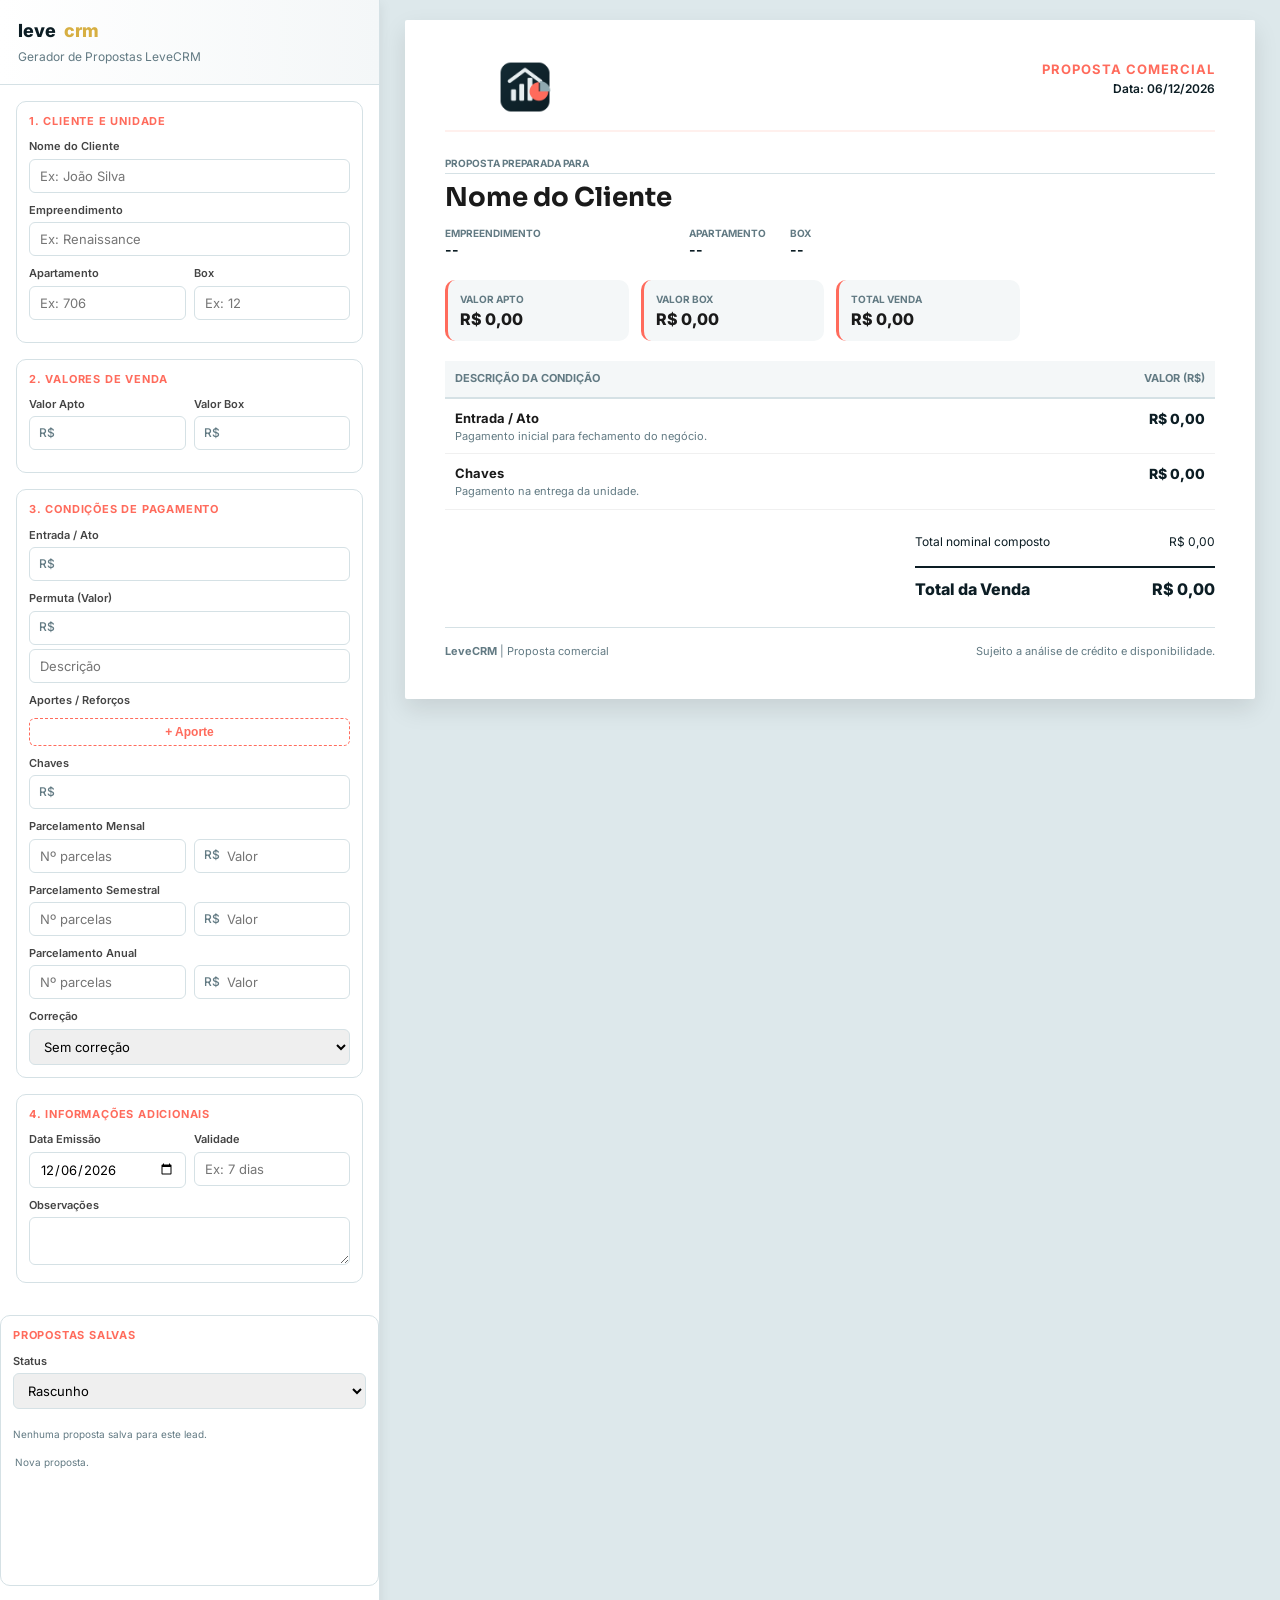
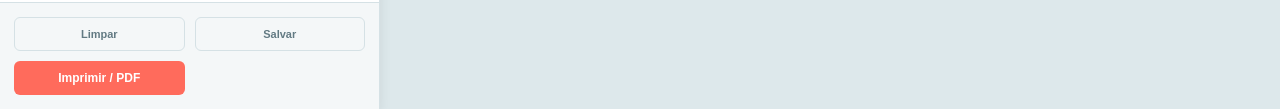
==== propostas.html @ abeb83fe "Add files via upload" ====
<!DOCTYPE html>
<html lang="pt-BR">
<head>
<script>
(function(){
  const KEY='levecrm_v48_cache_refresh_done';
  if(localStorage.getItem(KEY)==='1') return;
  localStorage.setItem(KEY,'1');
  Promise.resolve().then(async()=>{
    try{
      if('serviceWorker' in navigator){
        const regs=await navigator.serviceWorker.getRegistrations();
        await Promise.all(regs.map(r=>r.unregister()));
      }
      if('caches' in window){
        const names=await caches.keys();
        await Promise.all(names.map(n=>caches.delete(n)));
      }
    }catch(e){console.warn('Atualização de cache:',e);}
    const u=new URL(location.href);
    u.searchParams.set('versao','45');
    u.searchParams.set('_',Date.now());
    location.replace(u.toString());
  });
})();
</script>

  <meta charset="UTF-8" />
  <meta name="viewport" content="width=device-width, initial-scale=1.0" />
  <title>Gerador de Proposta Premium v3 - LeveCRM</title>
  <link rel="preconnect" href="https://fonts.googleapis.com">
  <link rel="preconnect" href="https://fonts.gstatic.com" crossorigin>
  <link href="https://fonts.googleapis.com/css2?family=Sora:wght@600;700;800&family=Inter:wght@400;500;600;700&display=swap" rel="stylesheet">
  <style>
    :root {
      --primary: #FF6B5C;
      --primary-dark: #0C1D24;
      --primary-light: #FFF0ED;
      --bg-app: #E6EEF0;
      --bg-panel: #FFFFFF;
      --bg-preview: #DDE8EB;
      --text-main: #0C1D24;
      --text-muted: #627A83;
      --border: #D5E1E5;
      --success: #28a745;
      --warning: #ffc107;
      --danger: #dc3545;
      --shadow-sm: 0 2px 4px rgba(0,0,0,0.05);
      --shadow-md: 0 4px 12px rgba(0,0,0,0.08);
      --shadow-lg: 0 10px 25px rgba(0,0,0,0.1);
      --radius-sm: 6px;
      --radius-md: 10px;
      --radius-lg: 16px;
    }

    * { box-sizing: border-box; -webkit-print-color-adjust: exact; }
    
    body {
      font-family: 'Inter', sans-serif;
      color: var(--text-main);
      background-color: var(--bg-app);
      margin: 0;
      padding: 0;
      line-height: 1.4;
    }

    .app-container {
      display: flex;
      min-height: 100vh;
      overflow: visible;
    }

    /* Sidebar Panel */
    .sidebar {
      width: 380px;
      background: var(--bg-panel);
      border-right: 1px solid var(--border);
      display: flex;
      flex-direction: column;
      box-shadow: var(--shadow-md);
      z-index: 10;
    }

    .sidebar-header {
      padding: 18px;
      border-bottom: 1px solid var(--border);
      background: linear-gradient(to right, #fff, #F4F7F8);
    }

    .sidebar-header h1 {
      font-size: 18px;
      margin: 0;
      color: var(--primary-dark);
      font-weight: 800;
      display: flex;
      align-items: center;
      gap: 8px;
    }

    .sidebar-header p {
      font-size: 12px;
      color: var(--text-muted);
      margin: 6px 0 0;
    }

    .sidebar-content {
      flex: 1;
      overflow-y: auto;
      padding: 16px;
    }

    .sidebar-footer {
      padding: 14px;
      border-top: 1px solid var(--border);
      background: #F4F7F8;
      display: grid;
      grid-template-columns: 1fr 1fr;
      gap: 10px;
    }

    /* Form Elements */
    .form-section {
      margin-bottom: 16px;
      background: #fff;
      border: 1px solid var(--border);
      border-radius: var(--radius-md);
      padding: 12px;
      transition: all 0.3s ease;
    }

    .form-section:hover {
      border-color: var(--primary);
      box-shadow: var(--shadow-sm);
    }

    .form-section-title {
      font-size: 11px;
      font-weight: 700;
      text-transform: uppercase;
      letter-spacing: 0.8px;
      color: var(--primary);
      margin-bottom: 10px;
      display: flex;
      align-items: center;
      gap: 6px;
    }

    .form-group {
      margin-bottom: 10px;
    }

    .form-group:last-child { margin-bottom: 0; }

    .label {
      display: block;
      font-size: 11px;
      font-weight: 600;
      margin-bottom: 4px;
      color: #444;
    }

    input, select, textarea {
      width: 100%;
      padding: 8px 10px;
      border: 1px solid var(--border);
      border-radius: var(--radius-sm);
      font-family: inherit;
      font-size: 13px;
      transition: all 0.2s;
    }

    input:focus, select:focus, textarea:focus {
      outline: none;
      border-color: var(--primary);
      box-shadow: 0 0 0 3px var(--primary-light);
    }

    .input-with-prefix {
      position: relative;
      display: flex;
      align-items: center;
    }

    .input-prefix {
      position: absolute;
      left: 10px;
      font-size: 12px;
      color: var(--text-muted);
      font-weight: 500;
    }

    .input-with-prefix input {
      padding-left: 32px;
    }

    .grid-2 {
      display: grid;
      grid-template-columns: 1fr 1fr;
      gap: 8px;
    }

    /* Aportes List */
    .aporte-item {
      display: grid;
      grid-template-columns: 1fr 80px 32px;
      gap: 6px;
      margin-bottom: 6px;
      align-items: center;
    }

    .btn-icon {
      width: 32px;
      height: 32px;
      border-radius: var(--radius-sm);
      border: 1px solid var(--border);
      background: #fff;
      color: var(--danger);
      cursor: pointer;
      display: flex;
      align-items: center;
      justify-content: center;
      transition: all 0.2s;
      font-size: 18px;
    }

    .btn-icon:hover {
      background: #fff5f5;
      border-color: #feb2b2;
    }

    .btn-add {
      width: 100%;
      padding: 6px;
      background: #fff;
      border: 1px dashed var(--primary);
      color: var(--primary);
      border-radius: var(--radius-sm);
      font-weight: 600;
      font-size: 12px;
      cursor: pointer;
      margin-top: 6px;
      transition: all 0.2s;
    }

    .btn-add:hover {
      background: var(--primary-light);
    }

    /* Buttons */
    .btn {
      padding: 10px 16px;
      border-radius: var(--radius-sm);
      font-weight: 700;
      font-size: 12px;
      cursor: pointer;
      transition: all 0.2s;
      border: none;
      display: flex;
      align-items: center;
      justify-content: center;
      gap: 6px;
    }

    .btn-primary {
      background: var(--primary);
      color: #fff;
    }

    .btn-primary:hover {
      background: var(--primary-dark);
      transform: translateY(-1px);
      box-shadow: var(--shadow-md);
    }

    .btn-outline {
      background: transparent;
      border: 1px solid var(--border);
      color: var(--text-muted);
      font-size: 11px;
    }

    .btn-outline:hover {
      background: #F4F7F8;
      color: var(--text-main);
    }

    /* Preview Area */
    .preview-area {
      flex: 1;
      background: var(--bg-preview);
      padding: 20px;
      overflow: visible;
      display: flex;
      justify-content: center;
      align-items: flex-start;
    }

    .proposal-paper {
      width: 100%;
      max-width: 850px;
      background: #fff;
      box-shadow: var(--shadow-lg);
      border-radius: 2px;
      padding: 40px;
      position: relative;
      display: block;
      overflow: visible;
      margin-bottom: 24px;
    }

    /* Proposal Content */
    .proposal-header {
      display: flex;
      justify-content: space-between;
      align-items: flex-start;
      margin-bottom: 24px;
      border-bottom: 2px solid var(--primary-light);
      padding-bottom: 16px;
    }

    .logo-container {
      display: flex;
      align-items: center;
      gap: 12px;
    }

    .logo-placeholder {
      width: 160px;
      height: 54px;
      border-radius: 0;
      background: transparent;
      display: block;
      object-fit: contain;
      flex-shrink: 0;
    }

    .company-info h2 {
      margin: 0;
      font-family: 'Sora', sans-serif;
      font-size: 22px;
      color: var(--primary-dark);
      display:none;
    }

    .company-info p {
      display:none;
    }

    .proposal-meta {
      text-align: right;
    }

    .proposal-meta h3 {
      margin: 0;
      font-size: 13px;
      text-transform: uppercase;
      letter-spacing: 1px;
      color: var(--primary);
      font-weight: 700;
    }

    .proposal-meta p {
      margin: 3px 0 0;
      font-size: 12px;
      font-weight: 600;
    }

    .client-section {
      margin-bottom: 20px;
    }

    .client-section h4 {
      font-size: 10px;
      text-transform: uppercase;
      color: var(--text-muted);
      margin-bottom: 6px;
      border-bottom: 1px solid var(--border);
      padding-bottom: 3px;
      font-weight: 700;
    }

    .client-name {
      font-family: 'Sora', sans-serif;
      font-size: 26px;
      margin: 0;
      color: #1a1a1a;
      font-weight: 700;
    }

    .unit-details {
      display: flex;
      gap: 24px;
      margin-top: 10px;
    }

    .unit-item {
      display: flex;
      flex-direction: column;
    }

    .unit-label {
      font-size: 10px;
      text-transform: uppercase;
      color: var(--text-muted);
      font-weight: 700;
    }

    .unit-value {
      font-size: 14px;
      font-weight: 700;
      color: var(--primary-dark);
    }

    /* Financial Summary Cards */
    .financial-cards {
      display: grid;
      grid-template-columns: repeat(4, minmax(0, 1fr));
      gap: 12px;
      margin-bottom: 20px;
      align-items: stretch;
    }

    .card {
      background: #F4F7F8;
      padding: 12px;
      border-radius: var(--radius-md);
      border-left: 3px solid var(--primary);
    }

    .card-label {
      font-size: 10px;
      text-transform: uppercase;
      font-weight: 700;
      color: var(--text-muted);
      margin-bottom: 4px;
    }

    .card-value {
      font-size: 16px;
      font-weight: 800;
      color: #1a1a1a;
      overflow-wrap: anywhere;
      word-break: break-word;
      line-height: 1.2;
    }

    .card.highlight {
      background: var(--primary-dark);
      border-left: none;
    }

    .card.highlight .card-label { color: rgba(255,255,255,0.7); }
    .card.highlight .card-value { color: #fff; }

    /* Table */
    .negotiation-table {
      width: 100%;
      border-collapse: collapse;
      margin-bottom: 16px;
      font-size: 13px;
    }

    .negotiation-table th {
      text-align: left;
      padding: 10px;
      background: #F4F7F8;
      font-size: 11px;
      text-transform: uppercase;
      color: var(--text-muted);
      border-bottom: 2px solid var(--border);
      font-weight: 700;
    }

    .negotiation-table td {
      padding: 10px;
      border-bottom: 1px solid #f0f0f0;
      vertical-align: top;
    }

    .item-title {
      font-weight: 700;
      font-size: 13px;
      color: #1a1a1a;
      margin-bottom: 2px;
    }

    .item-desc {
      font-size: 11px;
      color: var(--text-muted);
      line-height: 1.3;
    }

    .item-value {
      font-weight: 800;
      font-size: 14px;
      text-align: right;
      white-space: nowrap;
    }

    /* Totals Section */
    .totals-area {
      margin-left: auto;
      width: 300px;
      margin-bottom: 16px;
    }

    .total-row {
      display: flex;
      justify-content: space-between;
      padding: 8px 0;
      font-size: 12px;
    }

    .total-row.grand-total {
      border-top: 2px solid var(--primary-dark);
      margin-top: 8px;
      padding-top: 10px;
      font-weight: 800;
      font-size: 16px;
      color: var(--primary-dark);
    }

    #status-container {
      display: none !important;
    }

    /* Footer */
    .proposal-footer {
      margin-top: 18px;
      padding-top: 16px;
      border-top: 1px solid var(--border);
      display: flex;
      justify-content: space-between;
      font-size: 11px;
      color: var(--text-muted);
    }

    .observations {
      margin-top: 12px;
      padding: 10px;
      background: #fff9f0;
      border-radius: var(--radius-md);
      font-size: 12px;
      color: #666;
      border: 1px solid #ffeeba;
    }

    .observations h5 {
      margin: 0 0 4px;
      text-transform: uppercase;
      font-size: 10px;
      color: #856404;
    }

    @media (max-width: 980px) {
      .financial-cards {
        grid-template-columns: repeat(2, minmax(0, 1fr));
      }
      .totals-area {
        width: 100%;
      }
      .proposal-header,
      .proposal-footer,
      .unit-details {
        gap: 12px;
      }
      .proposal-header,
      .proposal-footer {
        flex-direction: column;
      }
    }

    /* Print Styles */
    @media print {
      @page {
        size: A4;
        margin: 8mm;
      }
      
      body {
        background: #fff;
      }
      
      .sidebar { display: none; }
      .preview-area { 
        padding: 0; 
        background: #fff; 
        overflow: visible;
      }
      
      .proposal-paper { 
        box-shadow: none; 
        width: 100%; 
        max-width: 100%; 
        padding: 0;
        min-height: auto;
      }
      
      .proposal-header {
        margin-bottom: 16px;
        padding-bottom: 12px;
      }
      
      .client-section {
        margin-bottom: 14px;
      }
      
      .financial-cards {
        margin-bottom: 14px;
        gap: 8px;
      }
      
      .card {
        padding: 10px;
      }
      
      .negotiation-table {
        margin-bottom: 12px;
        font-size: 12px;
      }
      
      .negotiation-table th,
      .negotiation-table td {
        padding: 8px;
      }
      
      .totals-area {
        margin-bottom: 12px;
      }
      
      .proposal-footer {
        padding-top: 12px;
        font-size: 10px;
      }
      
      .observations {
        margin-top: 8px;
        padding: 8px;
        font-size: 11px;
      }
    }

    /* Responsive */
    @media (max-width: 1200px) {
      .app-container { flex-direction: column; height: auto; overflow: visible; }
      .sidebar { width: 100%; height: auto; }
      .preview-area { padding: 10px; }
    }
  </style>

<style>
.proposal-history-panel{border-top:1px solid var(--border);padding-bottom:110px}.proposal-history-item{width:100%;display:flex;flex-direction:column;gap:3px;text-align:left;border:1px solid var(--border);background:#fff;border-radius:8px;padding:9px;margin-bottom:6px;cursor:pointer}.proposal-history-item strong{font-size:11px;color:var(--primary)}.proposal-history-item span,.proposal-history-empty,.proposal-save-status{font-size:10px;color:var(--text-muted)}.proposal-save-status{padding:6px 2px}.proposal-history-empty{padding:8px 0}@media print{.sidebar{display:none!important}.preview-area{margin:0!important}.proposal-paper{box-shadow:none!important}.proposal-history-panel{display:none!important}}
</style>
</head>
<body>
  <div class="app-container">
    <aside class="sidebar">
      <div class="sidebar-header">
        <h1>leve<span style="color:#D7AF42">crm</span></h1>
        <p>Gerador de Propostas LeveCRM</p>
      </div>
      
      <div class="sidebar-content">
        <!-- Cliente e Unidade -->
        <div class="form-section">
          <div class="form-section-title">1. Cliente e Unidade</div>
          <div class="form-group">
            <label class="label">Nome do Cliente</label>
            <input type="text" id="f-cliente" placeholder="Ex: João Silva" oninput="render()">
          </div>
          <div class="form-group">
            <label class="label">Empreendimento</label>
            <input type="text" id="f-empreendimento" placeholder="Ex: Renaissance" oninput="render()">
          </div>
          <div class="grid-2">
            <div class="form-group">
              <label class="label">Apartamento</label>
              <input type="text" id="f-apto" placeholder="Ex: 706" oninput="render()">
            </div>
            <div class="form-group">
              <label class="label">Box</label>
              <input type="text" id="f-box" placeholder="Ex: 12" oninput="render()">
            </div>
          </div>
        </div>

        <!-- Valores Base -->
        <div class="form-section">
          <div class="form-section-title">2. Valores de Venda</div>
          <div class="grid-2">
            <div class="form-group">
              <label class="label">Valor Apto</label>
              <div class="input-with-prefix">
                <span class="input-prefix">R$</span>
                <input type="number" id="f-valor-apto" step="0.01" oninput="render()">
              </div>
            </div>
            <div class="form-group">
              <label class="label">Valor Box</label>
              <div class="input-with-prefix">
                <span class="input-prefix">R$</span>
                <input type="number" id="f-valor-box" step="0.01" oninput="render()">
              </div>
            </div>
          </div>
        </div>

        <!-- Composição -->
        <div class="form-section">
          <div class="form-section-title">3. Condições de Pagamento</div>
          
          <div class="form-group">
            <label class="label">Entrada / Ato</label>
            <div class="input-with-prefix">
              <span class="input-prefix">R$</span>
              <input type="number" id="f-entrada" step="0.01" oninput="render()">
            </div>
          </div>

          <div class="form-group">
            <label class="label">Permuta (Valor)</label>
            <div class="input-with-prefix">
              <span class="input-prefix">R$</span>
              <input type="number" id="f-permuta" step="0.01" oninput="render()">
            </div>
            <input type="text" id="f-permuta-desc" placeholder="Descrição" style="margin-top:4px" oninput="render()">
          </div>

          <div class="form-group">
            <label class="label">Aportes / Reforços</label>
            <div id="aportes-list"></div>
            <button class="btn-add" onclick="addAporte()">+ Aporte</button>
          </div>

          <div class="form-group">
            <label class="label">Chaves</label>
            <div class="input-with-prefix">
              <span class="input-prefix">R$</span>
              <input type="number" id="f-chaves" step="0.01" oninput="render()">
            </div>
          </div>

          <div class="form-group">
            <label class="label">Parcelamento Mensal</label>
            <div class="grid-2">
              <input type="number" id="f-parcelas-mensais" placeholder="Nº parcelas" oninput="render()">
              <div class="input-with-prefix">
                <span class="input-prefix">R$</span>
                <input type="number" id="f-valor-parcela-mensal" step="0.01" placeholder="Valor" oninput="render()">
              </div>
            </div>
          </div>

          <div class="form-group">
            <label class="label">Parcelamento Semestral</label>
            <div class="grid-2">
              <input type="number" id="f-parcelas-semestrais" placeholder="Nº parcelas" oninput="render()">
              <div class="input-with-prefix">
                <span class="input-prefix">R$</span>
                <input type="number" id="f-valor-parcela-semestral" step="0.01" placeholder="Valor" oninput="render()">
              </div>
            </div>
          </div>

          <div class="form-group">
            <label class="label">Parcelamento Anual</label>
            <div class="grid-2">
              <input type="number" id="f-parcelas-anuais" placeholder="Nº parcelas" oninput="render()">
              <div class="input-with-prefix">
                <span class="input-prefix">R$</span>
                <input type="number" id="f-valor-parcela-anual" step="0.01" placeholder="Valor" oninput="render()">
              </div>
            </div>
          </div>

          <div class="form-group">
            <label class="label">Correção</label>
            <select id="f-correcao" onchange="render()">
              <option value="">Sem correção</option>
              <option value="INCC">INCC (Durante obra)</option>
              <option value="0.95">0,95% ao mês</option>
              <option value="IGPM">IGP-M + 1%</option>
            </select>
          </div>
        </div>

        <!-- Datas e Obs -->
        <div class="form-section">
          <div class="form-section-title">4. Informações Adicionais</div>
          <div class="grid-2">
            <div class="form-group">
              <label class="label">Data Emissão</label>
              <input type="date" id="f-data-emissao" oninput="render()">
            </div>
            <div class="form-group">
              <label class="label">Validade</label>
              <input type="text" id="f-validade" placeholder="Ex: 7 dias" oninput="render()">
            </div>
          </div>
          <div class="form-group">
            <label class="label">Observações</label>
            <textarea id="f-obs" rows="2" oninput="render()" style="font-size:12px"></textarea>
          </div>
        </div>
      </div>

      <div class="form-section proposal-history-panel">
        <div class="form-section-title">Propostas salvas</div>
        <div class="form-group"><label class="label">Status</label><select id="f-status"><option value="rascunho">Rascunho</option><option value="enviada">Enviada</option><option value="aceita">Aceita</option><option value="recusada">Recusada</option><option value="cancelada">Cancelada</option></select></div>
        <div id="proposal-history-list"></div>
        <div id="proposal-save-status" class="proposal-save-status">Nova proposta.</div>
      </div>

      <div class="sidebar-footer">
        <button class="btn btn-outline" type="button" onclick="clearForm()">Limpar</button>
        <button class="btn btn-outline" type="button" onclick="saveProposal()">Salvar</button>
        <button class="btn btn-primary" type="button" onclick="window.print()">Imprimir / PDF</button>
      </div>
    </aside>

    <main class="preview-area">
      <div class="proposal-paper" id="proposal-content">
        <header class="proposal-header">
          <div class="logo-container">
            <img class="logo-placeholder" src="./levecrm-logo.png" alt="LeveCRM"/>
            <div class="company-info">
            </div>
          </div>
          <div class="proposal-meta">
            <h3>Proposta Comercial</h3>
            <p id="m-emissao">Data: --/--/----</p>
            <p id="m-validade" style="color:var(--text-muted); font-size:11px">Validade: --</p>
          </div>
        </header>

        <section class="client-section">
          <h4>Proposta preparada para</h4>
          <h1 class="client-name" id="m-cliente">Nome do Cliente</h1>
          <div class="unit-details">
            <div class="unit-item" style="min-width:220px">
              <span class="unit-label">Empreendimento</span>
              <span class="unit-value" id="m-empreendimento">--</span>
            </div>
            <div class="unit-item">
              <span class="unit-label">Apartamento</span>
              <span class="unit-value" id="m-apto">--</span>
            </div>
            <div class="unit-item">
              <span class="unit-label">Box</span>
              <span class="unit-value" id="m-box">--</span>
            </div>
          </div>
        </section>

        <div class="financial-cards">
          <div class="card">
            <div class="card-label">Valor Apto</div>
            <div class="card-value" id="m-valor-apto">R$ 0,00</div>
          </div>
          <div class="card">
            <div class="card-label">Valor Box</div>
            <div class="card-value" id="m-valor-box">R$ 0,00</div>
          </div>
          <div class="card">
            <div class="card-label">Total Venda</div>
            <div class="card-value" id="m-total-venda">R$ 0,00</div>
          </div>
          <div class="card highlight" id="saldo-card">
            <div class="card-label">Saldo</div>
            <div class="card-value" id="m-saldo-restante">R$ 0,00</div>
          </div>
        </div>

        <table class="negotiation-table">
          <thead>
            <tr>
              <th>Descrição da Condição</th>
              <th style="text-align:right; width:120px">Valor (R$)</th>
            </tr>
          </thead>
          <tbody id="neg-body">
            <!-- Rows will be added here -->
          </tbody>
        </table>

        <div class="totals-area">
          <div class="total-row">
            <span id="ft-label-composto">Total nominal composto</span>
            <span id="ft-composto">R$ 0,00</span>
          </div>
          <div class="total-row grand-total">
            <span>Total da Venda</span>
            <span id="ft-total">R$ 0,00</span>
          </div>
          <div id="correction-note" style="display:none;font-size:10px;line-height:1.45;color:#6b7280;margin-top:8px"></div>
          <div id="status-container">
            <!-- Status badge will appear here -->
          </div>
        </div>

        <div class="observations" id="obs-container" style="display:none">
          <h5>Observações</h5>
          <div id="m-obs"></div>
        </div>

        <footer class="proposal-footer">
          <div>
            <strong>LeveCRM</strong> | Proposta comercial
          </div>
          <div style="text-align:right">
            Sujeito a análise de crédito e disponibilidade.
          </div>
        </footer>
      </div>
    </main>
  </div>

  <script src="./propostas.js?v=44"></script>

</body>
</html>
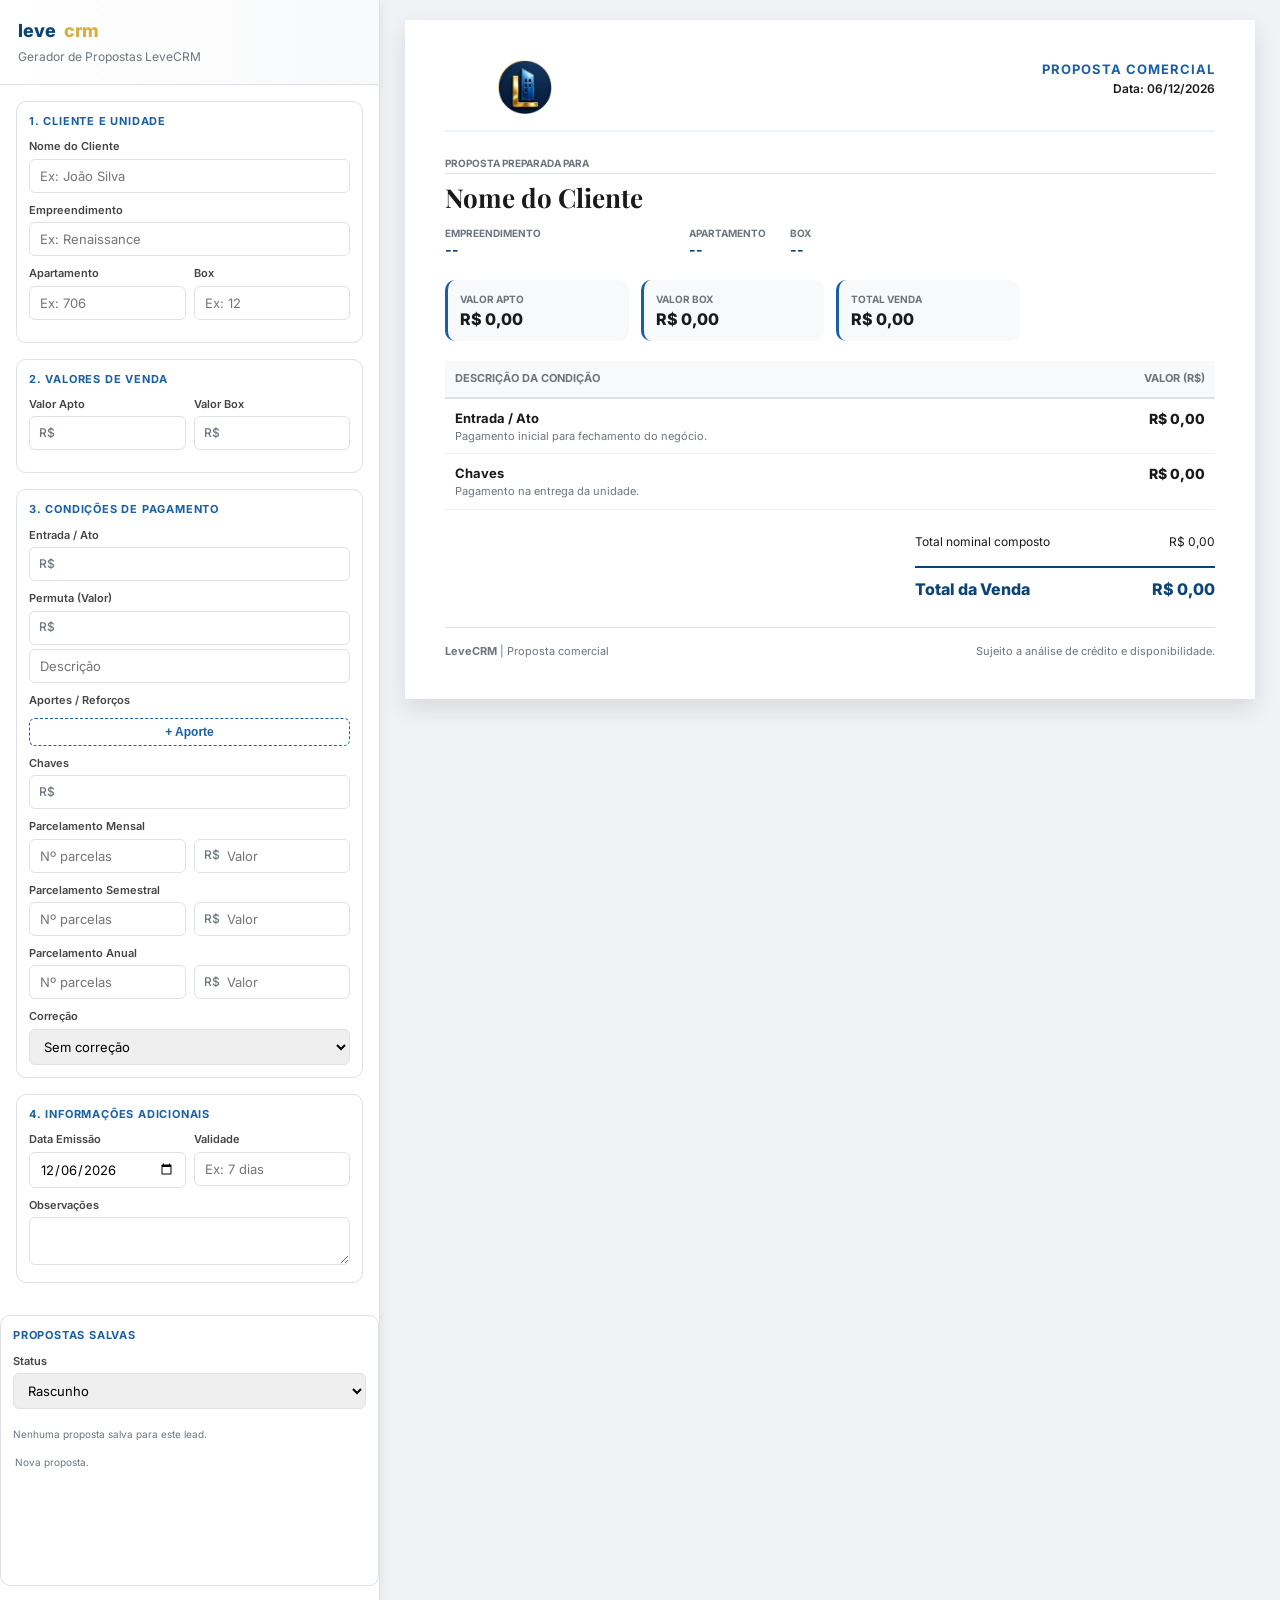
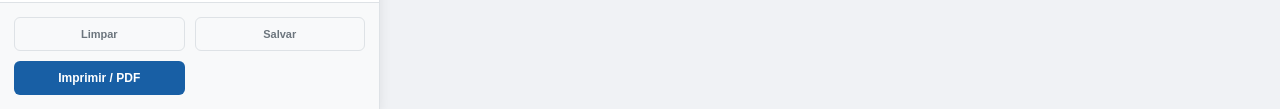
==== commit 40758bb2: "Add files via upload" ====
--- a/propostas.html
+++ b/propostas.html
@@ -3,7 +3,7 @@
 <head>
 <script>
 (function(){
-  const KEY='levecrm_v48_cache_refresh_done';
+  const KEY='levecrm_v43_cache_reset_done';
   if(localStorage.getItem(KEY)==='1') return;
   localStorage.setItem(KEY,'1');
   Promise.resolve().then(async()=>{
@@ -18,7 +18,7 @@
       }
     }catch(e){console.warn('Atualização de cache:',e);}
     const u=new URL(location.href);
-    u.searchParams.set('versao','45');
+    u.searchParams.set('versao','43');
     u.searchParams.set('_',Date.now());
     location.replace(u.toString());
   });
@@ -30,18 +30,18 @@
   <title>Gerador de Proposta Premium v3 - LeveCRM</title>
   <link rel="preconnect" href="https://fonts.googleapis.com">
   <link rel="preconnect" href="https://fonts.gstatic.com" crossorigin>
-  <link href="https://fonts.googleapis.com/css2?family=Sora:wght@600;700;800&family=Inter:wght@400;500;600;700&display=swap" rel="stylesheet">
+  <link href="https://fonts.googleapis.com/css2?family=Playfair+Display:wght@600;700&family=Inter:wght@400;500;600;700&display=swap" rel="stylesheet">
   <style>
     :root {
-      --primary: #FF6B5C;
-      --primary-dark: #0C1D24;
-      --primary-light: #FFF0ED;
-      --bg-app: #E6EEF0;
-      --bg-panel: #FFFFFF;
-      --bg-preview: #DDE8EB;
-      --text-main: #0C1D24;
-      --text-muted: #627A83;
-      --border: #D5E1E5;
+      --primary: #185FA5;
+      --primary-dark: #0d4478;
+      --primary-light: #eaf2fb;
+      --bg-app: #f8f9fa;
+      --bg-panel: #ffffff;
+      --bg-preview: #f0f2f5;
+      --text-main: #1a1a1a;
+      --text-muted: #6c757d;
+      --border: #dee2e6;
       --success: #28a745;
       --warning: #ffc107;
       --danger: #dc3545;
@@ -84,7 +84,7 @@
     .sidebar-header {
       padding: 18px;
       border-bottom: 1px solid var(--border);
-      background: linear-gradient(to right, #fff, #F4F7F8);
+      background: linear-gradient(to right, #fff, #f8f9fa);
     }
 
     .sidebar-header h1 {
@@ -112,7 +112,7 @@
     .sidebar-footer {
       padding: 14px;
       border-top: 1px solid var(--border);
-      background: #F4F7F8;
+      background: #f8f9fa;
       display: grid;
       grid-template-columns: 1fr 1fr;
       gap: 10px;
@@ -280,7 +280,7 @@
     }
 
     .btn-outline:hover {
-      background: #F4F7F8;
+      background: #f8f9fa;
       color: var(--text-main);
     }
 
@@ -336,7 +336,7 @@
 
     .company-info h2 {
       margin: 0;
-      font-family: 'Sora', sans-serif;
+      font-family: 'Playfair Display', serif;
       font-size: 22px;
       color: var(--primary-dark);
       display:none;
@@ -380,7 +380,7 @@
     }
 
     .client-name {
-      font-family: 'Sora', sans-serif;
+      font-family: 'Playfair Display', serif;
       font-size: 26px;
       margin: 0;
       color: #1a1a1a;
@@ -421,7 +421,7 @@
     }
 
     .card {
-      background: #F4F7F8;
+      background: #f8f9fa;
       padding: 12px;
       border-radius: var(--radius-md);
       border-left: 3px solid var(--primary);
@@ -463,7 +463,7 @@
     .negotiation-table th {
       text-align: left;
       padding: 10px;
-      background: #F4F7F8;
+      background: #f8f9fa;
       font-size: 11px;
       text-transform: uppercase;
       color: var(--text-muted);
@@ -915,7 +915,7 @@
     </main>
   </div>
 
-  <script src="./propostas.js?v=44"></script>
+  <script src="./propostas.js?v=49"></script>
 
 </body>
 </html>
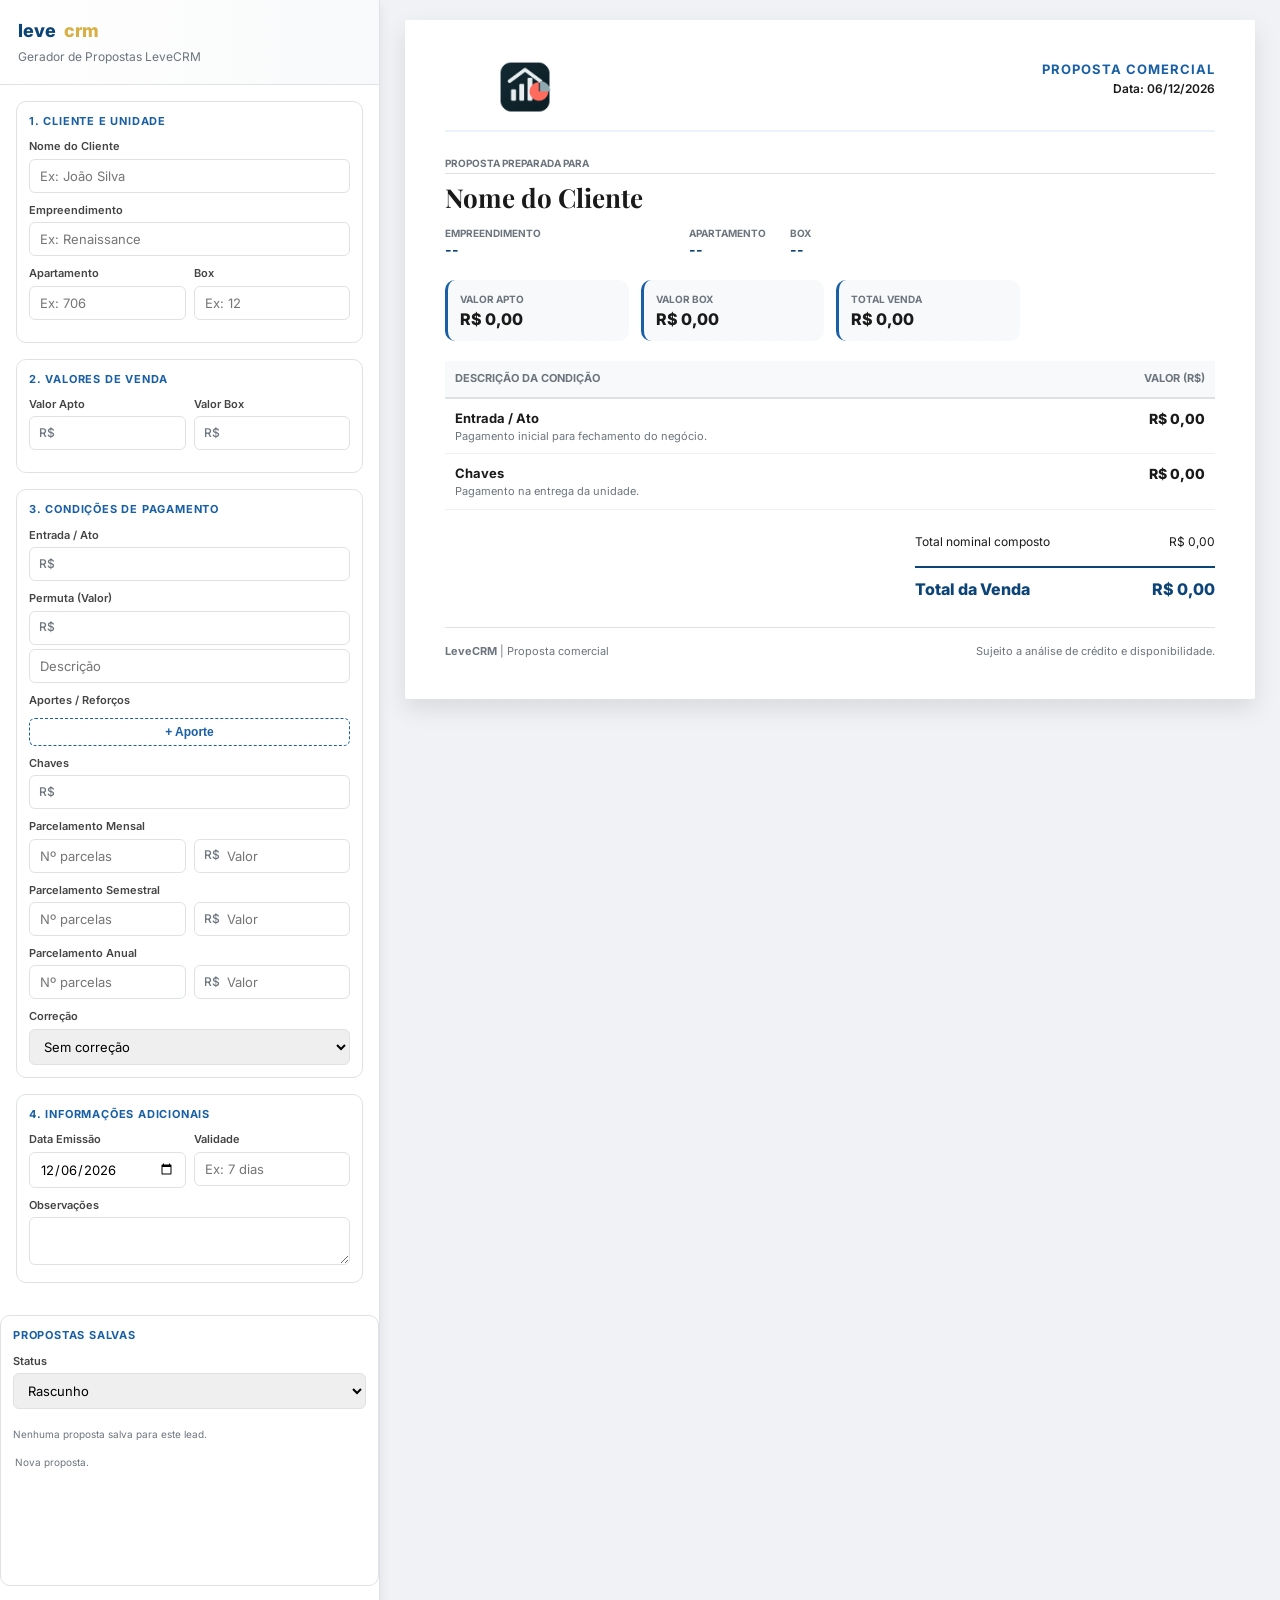
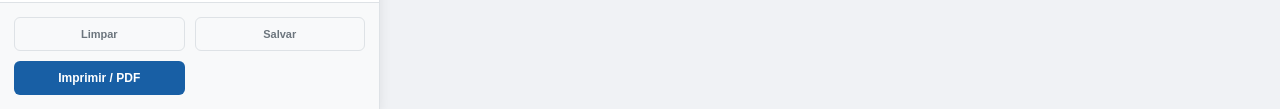
==== commit 60d88893: "Add files via upload" ====
--- a/propostas.html
+++ b/propostas.html
@@ -915,7 +915,7 @@
     </main>
   </div>
 
-  <script src="./propostas.js?v=49"></script>
+  <script src="./propostas.js?v=50"></script>
 
 </body>
 </html>
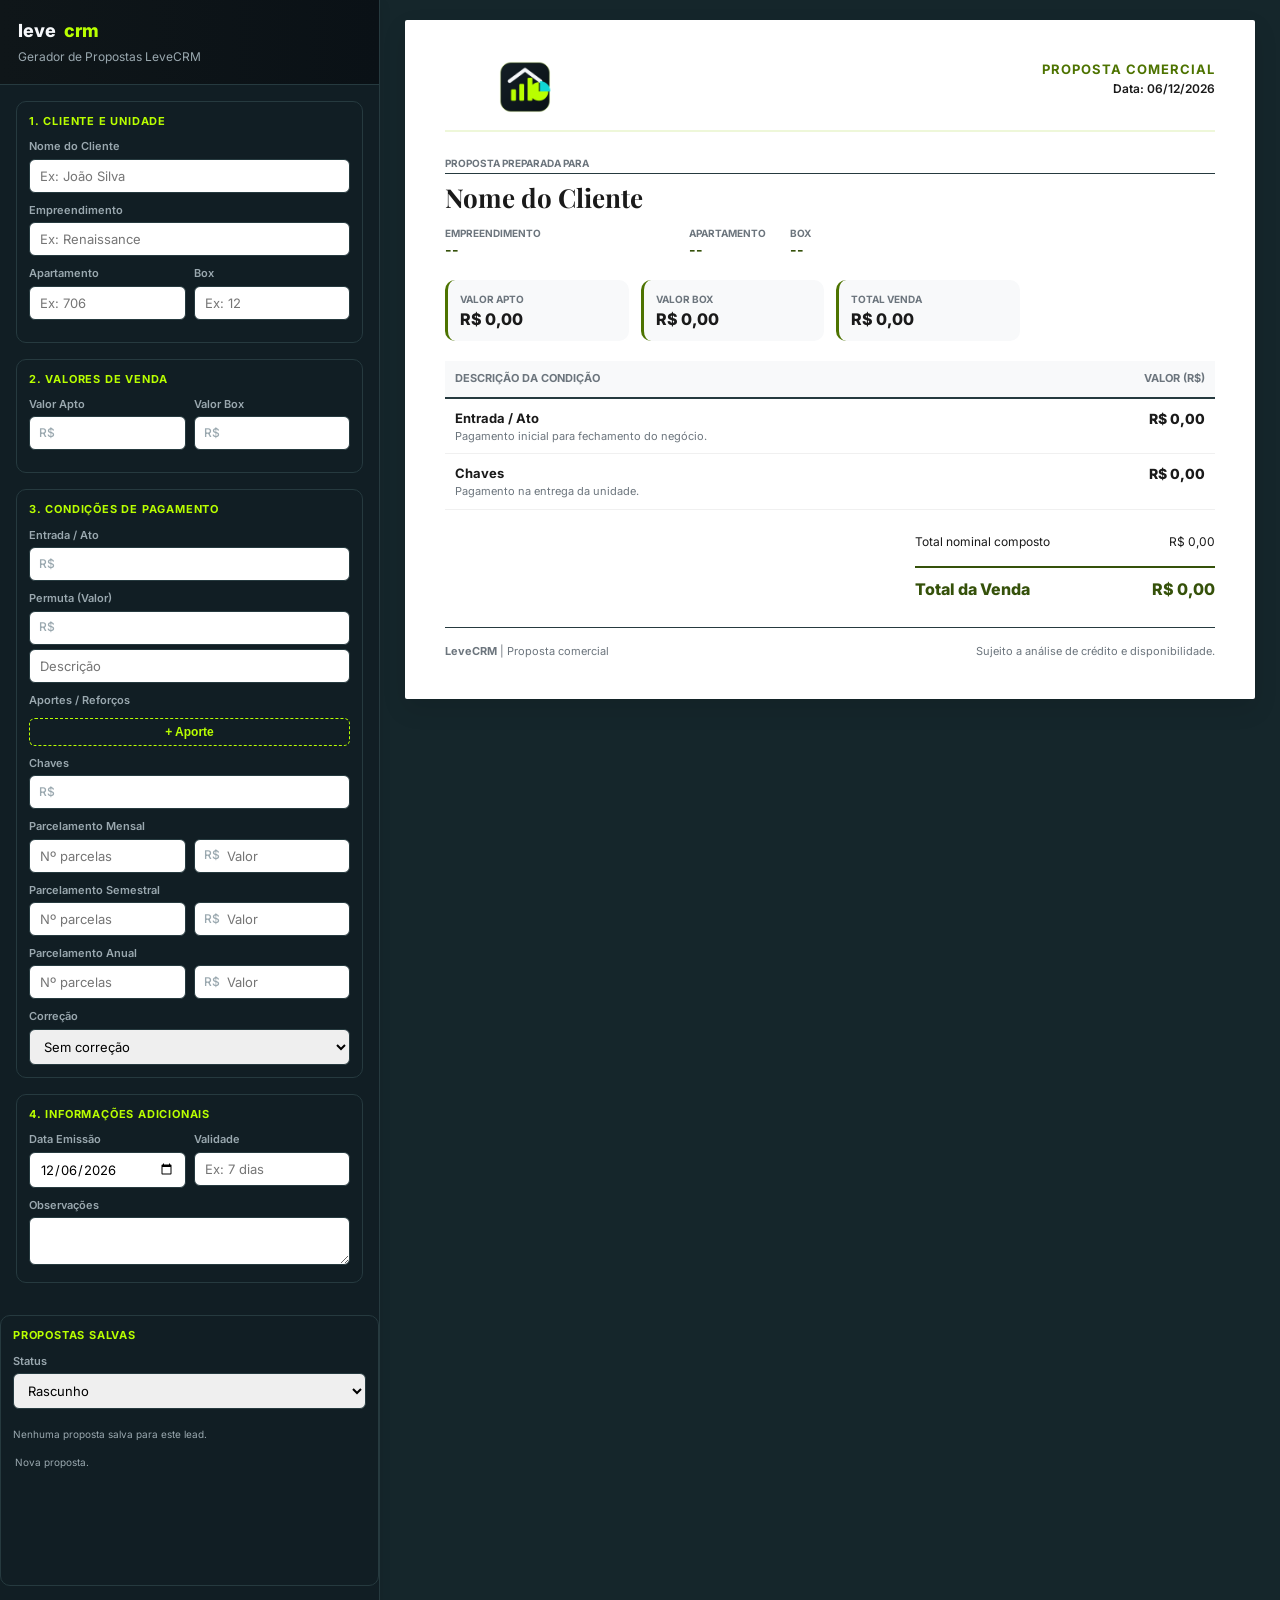
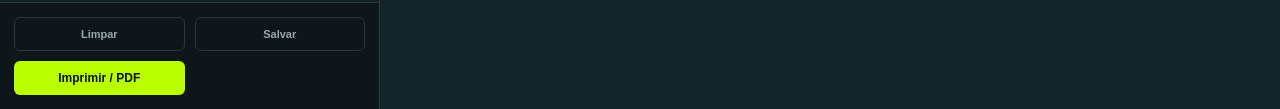
==== commit 3a6ee131: "Aplica nova identidade visual premium (grafite/preto, verde-lima, ciano) - Substitui a identidade an" ====
--- a/propostas.html
+++ b/propostas.html
@@ -33,15 +33,16 @@
   <link href="https://fonts.googleapis.com/css2?family=Playfair+Display:wght@600;700&family=Inter:wght@400;500;600;700&display=swap" rel="stylesheet">
   <style>
     :root {
-      --primary: #185FA5;
-      --primary-dark: #0d4478;
-      --primary-light: #eaf2fb;
-      --bg-app: #f8f9fa;
-      --bg-panel: #ffffff;
-      --bg-preview: #f0f2f5;
+      /* Documento impresso: mantém tons legíveis em papel branco */
+      --primary: #4d7300;
+      --primary-dark: #35510a;
+      --primary-light: #eef7d9;
+      --bg-app: #070B0D;
+      --bg-panel: #111E24;
+      --bg-preview: #15262B;
       --text-main: #1a1a1a;
       --text-muted: #6c757d;
-      --border: #dee2e6;
+      --border: #263A3F;
       --success: #28a745;
       --warning: #ffc107;
       --danger: #dc3545;
@@ -53,6 +54,17 @@
       --radius-lg: 16px;
     }
 
+    /* Chrome do app (barra lateral): identidade premium escura/verde-lima.
+       O papel da proposta (.proposal-paper) continua branco/impresso. */
+    .sidebar {
+      --primary: #B9FF00;
+      --primary-dark: #6EA000;
+      --primary-light: rgba(185,255,0,.14);
+      --text-main: #F5F7FA;
+      --text-muted: #9AA8AF;
+      --border: #263A3F;
+    }
+
     * { box-sizing: border-box; -webkit-print-color-adjust: exact; }
     
     body {
@@ -84,13 +96,13 @@
     .sidebar-header {
       padding: 18px;
       border-bottom: 1px solid var(--border);
-      background: linear-gradient(to right, #fff, #f8f9fa);
+      background: linear-gradient(to right, #0F1619, #0A1116);
     }
 
     .sidebar-header h1 {
       font-size: 18px;
       margin: 0;
-      color: var(--primary-dark);
+      color: var(--text-main);
       font-weight: 800;
       display: flex;
       align-items: center;
@@ -112,7 +124,7 @@
     .sidebar-footer {
       padding: 14px;
       border-top: 1px solid var(--border);
-      background: #f8f9fa;
+      background: #0F1619;
       display: grid;
       grid-template-columns: 1fr 1fr;
       gap: 10px;
@@ -121,7 +133,7 @@
     /* Form Elements */
     .form-section {
       margin-bottom: 16px;
-      background: #fff;
+      background: #111E24;
       border: 1px solid var(--border);
       border-radius: var(--radius-md);
       padding: 12px;
@@ -156,7 +168,7 @@
       font-size: 11px;
       font-weight: 600;
       margin-bottom: 4px;
-      color: #444;
+      color: var(--text-muted, #444);
     }
 
     input, select, textarea {
@@ -213,7 +225,7 @@
       height: 32px;
       border-radius: var(--radius-sm);
       border: 1px solid var(--border);
-      background: #fff;
+      background: #111E24;
       color: var(--danger);
       cursor: pointer;
       display: flex;
@@ -224,14 +236,14 @@
     }
 
     .btn-icon:hover {
-      background: #fff5f5;
-      border-color: #feb2b2;
+      background: rgba(255,93,93,.12);
+      border-color: rgba(255,93,93,.4);
     }
 
     .btn-add {
       width: 100%;
       padding: 6px;
-      background: #fff;
+      background: #111E24;
       border: 1px dashed var(--primary);
       color: var(--primary);
       border-radius: var(--radius-sm);
@@ -266,6 +278,10 @@
       color: #fff;
     }
 
+    .sidebar .btn-primary {
+      color: #08110A;
+    }
+
     .btn-primary:hover {
       background: var(--primary-dark);
       transform: translateY(-1px);
@@ -279,8 +295,8 @@
       font-size: 11px;
     }
 
-    .btn-outline:hover {
-      background: #f8f9fa;
+    .sidebar .btn-outline:hover {
+      background: #15262B;
       color: var(--text-main);
     }
 
@@ -649,14 +665,14 @@
   </style>
 
 <style>
-.proposal-history-panel{border-top:1px solid var(--border);padding-bottom:110px}.proposal-history-item{width:100%;display:flex;flex-direction:column;gap:3px;text-align:left;border:1px solid var(--border);background:#fff;border-radius:8px;padding:9px;margin-bottom:6px;cursor:pointer}.proposal-history-item strong{font-size:11px;color:var(--primary)}.proposal-history-item span,.proposal-history-empty,.proposal-save-status{font-size:10px;color:var(--text-muted)}.proposal-save-status{padding:6px 2px}.proposal-history-empty{padding:8px 0}@media print{.sidebar{display:none!important}.preview-area{margin:0!important}.proposal-paper{box-shadow:none!important}.proposal-history-panel{display:none!important}}
+.proposal-history-panel{border-top:1px solid var(--border);padding-bottom:110px}.proposal-history-item{width:100%;display:flex;flex-direction:column;gap:3px;text-align:left;border:1px solid var(--border);background:#111E24;border-radius:8px;padding:9px;margin-bottom:6px;cursor:pointer}.proposal-history-item strong{font-size:11px;color:var(--primary)}.proposal-history-item span,.proposal-history-empty,.proposal-save-status{font-size:10px;color:var(--text-muted)}.proposal-save-status{padding:6px 2px}.proposal-history-empty{padding:8px 0}@media print{.sidebar{display:none!important}.preview-area{margin:0!important}.proposal-paper{box-shadow:none!important}.proposal-history-panel{display:none!important}}
 </style>
 </head>
 <body>
   <div class="app-container">
     <aside class="sidebar">
       <div class="sidebar-header">
-        <h1>leve<span style="color:#D7AF42">crm</span></h1>
+        <h1>leve<span style="color:#B9FF00">crm</span></h1>
         <p>Gerador de Propostas LeveCRM</p>
       </div>
       
@@ -915,7 +931,7 @@
     </main>
   </div>
 
-  <script src="./propostas.js?v=50"></script>
+  <script src="./propostas.js?v=53"></script>
 
 </body>
 </html>
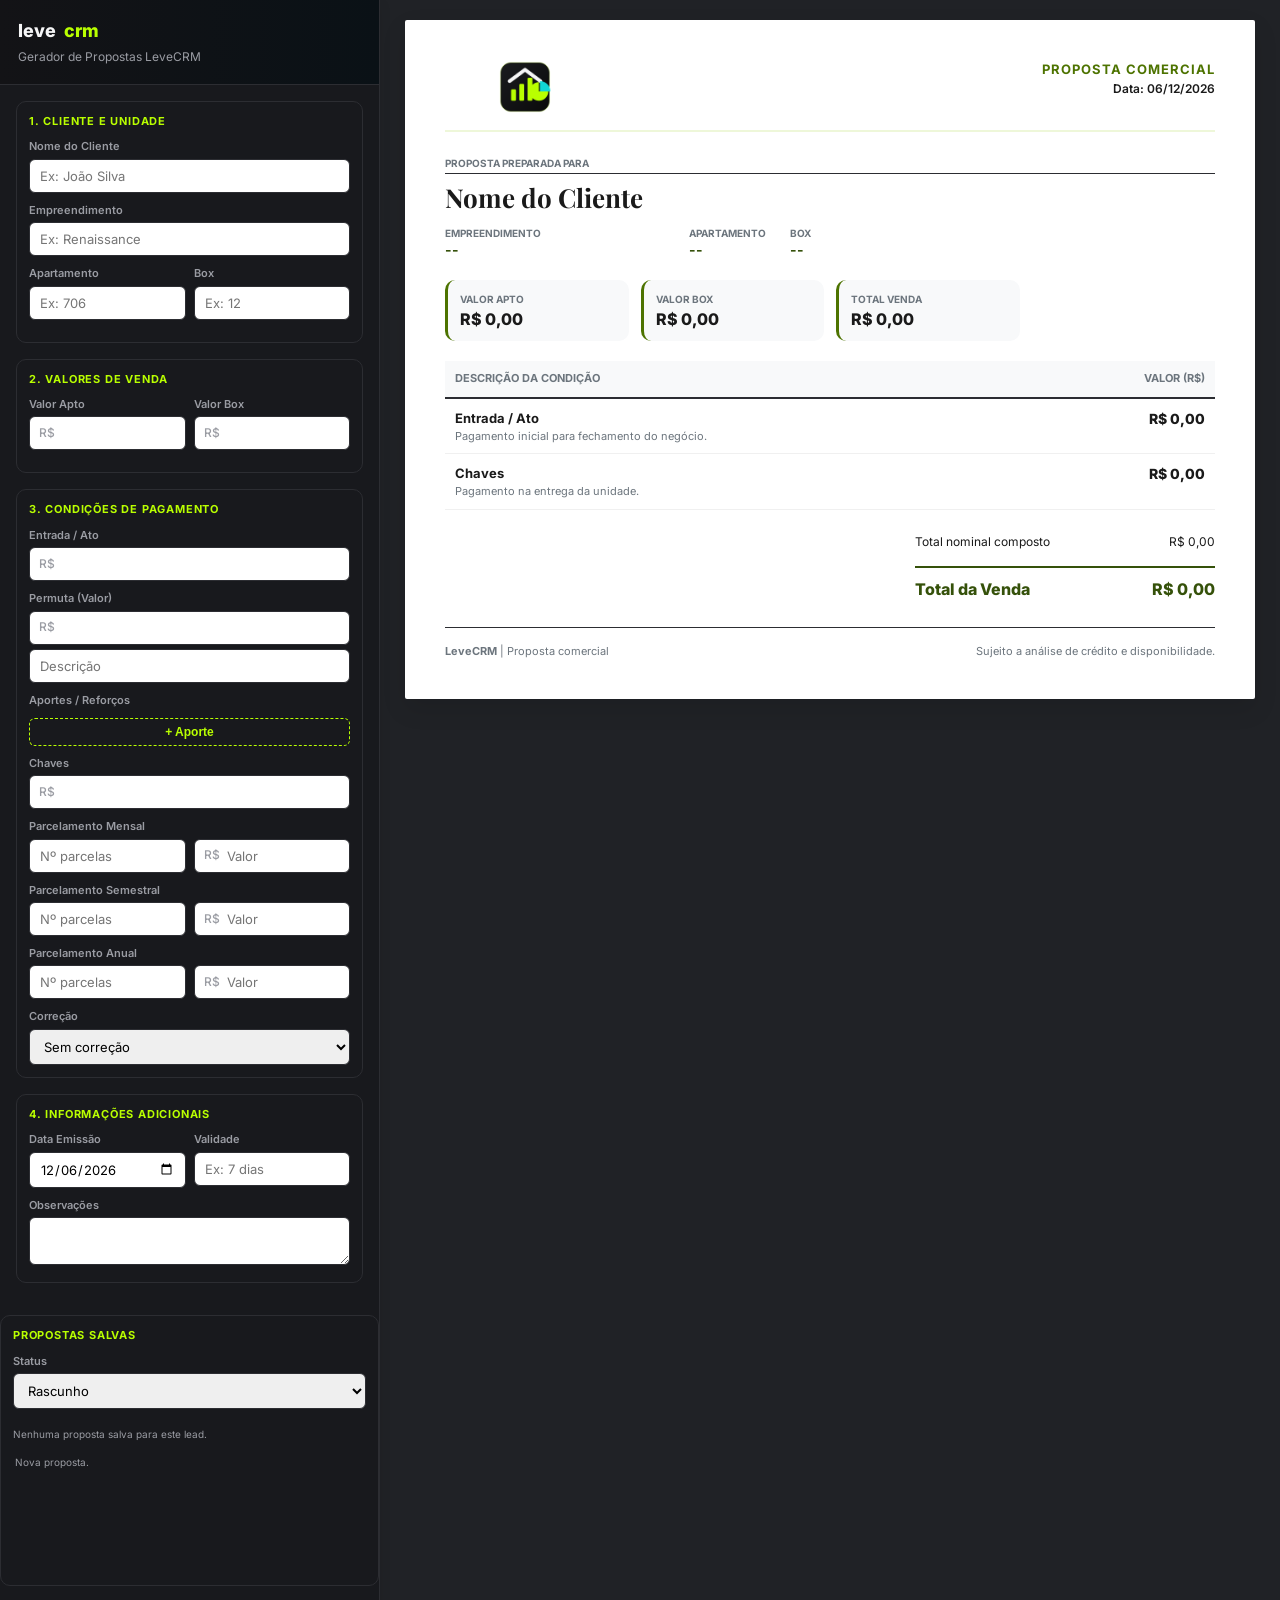
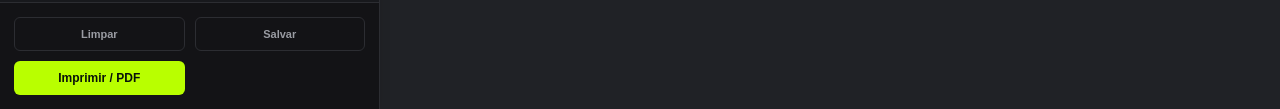
==== commit 8339f988: "Remove seletor de tema e neutraliza a paleta para grafite puro - Remove por completo as opções Claro" ====
--- a/propostas.html
+++ b/propostas.html
@@ -37,12 +37,12 @@
       --primary: #4d7300;
       --primary-dark: #35510a;
       --primary-light: #eef7d9;
-      --bg-app: #070B0D;
-      --bg-panel: #111E24;
-      --bg-preview: #15262B;
+      --bg-app: #0A0A0B;
+      --bg-panel: #18191D;
+      --bg-preview: #202226;
       --text-main: #1a1a1a;
       --text-muted: #6c757d;
-      --border: #263A3F;
+      --border: #2C2D32;
       --success: #28a745;
       --warning: #ffc107;
       --danger: #dc3545;
@@ -60,9 +60,9 @@
       --primary: #B9FF00;
       --primary-dark: #6EA000;
       --primary-light: rgba(185,255,0,.14);
-      --text-main: #F5F7FA;
-      --text-muted: #9AA8AF;
-      --border: #263A3F;
+      --text-main: #F5F5F6;
+      --text-muted: #9A9CA3;
+      --border: #2C2D32;
     }
 
     * { box-sizing: border-box; -webkit-print-color-adjust: exact; }
@@ -96,7 +96,7 @@
     .sidebar-header {
       padding: 18px;
       border-bottom: 1px solid var(--border);
-      background: linear-gradient(to right, #0F1619, #0A1116);
+      background: linear-gradient(to right, #131316, #0A1116);
     }
 
     .sidebar-header h1 {
@@ -124,7 +124,7 @@
     .sidebar-footer {
       padding: 14px;
       border-top: 1px solid var(--border);
-      background: #0F1619;
+      background: #131316;
       display: grid;
       grid-template-columns: 1fr 1fr;
       gap: 10px;
@@ -133,7 +133,7 @@
     /* Form Elements */
     .form-section {
       margin-bottom: 16px;
-      background: #111E24;
+      background: #18191D;
       border: 1px solid var(--border);
       border-radius: var(--radius-md);
       padding: 12px;
@@ -225,7 +225,7 @@
       height: 32px;
       border-radius: var(--radius-sm);
       border: 1px solid var(--border);
-      background: #111E24;
+      background: #18191D;
       color: var(--danger);
       cursor: pointer;
       display: flex;
@@ -243,7 +243,7 @@
     .btn-add {
       width: 100%;
       padding: 6px;
-      background: #111E24;
+      background: #18191D;
       border: 1px dashed var(--primary);
       color: var(--primary);
       border-radius: var(--radius-sm);
@@ -296,7 +296,7 @@
     }
 
     .sidebar .btn-outline:hover {
-      background: #15262B;
+      background: #202226;
       color: var(--text-main);
     }
 
@@ -665,7 +665,7 @@
   </style>
 
 <style>
-.proposal-history-panel{border-top:1px solid var(--border);padding-bottom:110px}.proposal-history-item{width:100%;display:flex;flex-direction:column;gap:3px;text-align:left;border:1px solid var(--border);background:#111E24;border-radius:8px;padding:9px;margin-bottom:6px;cursor:pointer}.proposal-history-item strong{font-size:11px;color:var(--primary)}.proposal-history-item span,.proposal-history-empty,.proposal-save-status{font-size:10px;color:var(--text-muted)}.proposal-save-status{padding:6px 2px}.proposal-history-empty{padding:8px 0}@media print{.sidebar{display:none!important}.preview-area{margin:0!important}.proposal-paper{box-shadow:none!important}.proposal-history-panel{display:none!important}}
+.proposal-history-panel{border-top:1px solid var(--border);padding-bottom:110px}.proposal-history-item{width:100%;display:flex;flex-direction:column;gap:3px;text-align:left;border:1px solid var(--border);background:#18191D;border-radius:8px;padding:9px;margin-bottom:6px;cursor:pointer}.proposal-history-item strong{font-size:11px;color:var(--primary)}.proposal-history-item span,.proposal-history-empty,.proposal-save-status{font-size:10px;color:var(--text-muted)}.proposal-save-status{padding:6px 2px}.proposal-history-empty{padding:8px 0}@media print{.sidebar{display:none!important}.preview-area{margin:0!important}.proposal-paper{box-shadow:none!important}.proposal-history-panel{display:none!important}}
 </style>
 </head>
 <body>
@@ -931,7 +931,7 @@
     </main>
   </div>
 
-  <script src="./propostas.js?v=53"></script>
+  <script src="./propostas.js?v=54"></script>
 
 </body>
 </html>
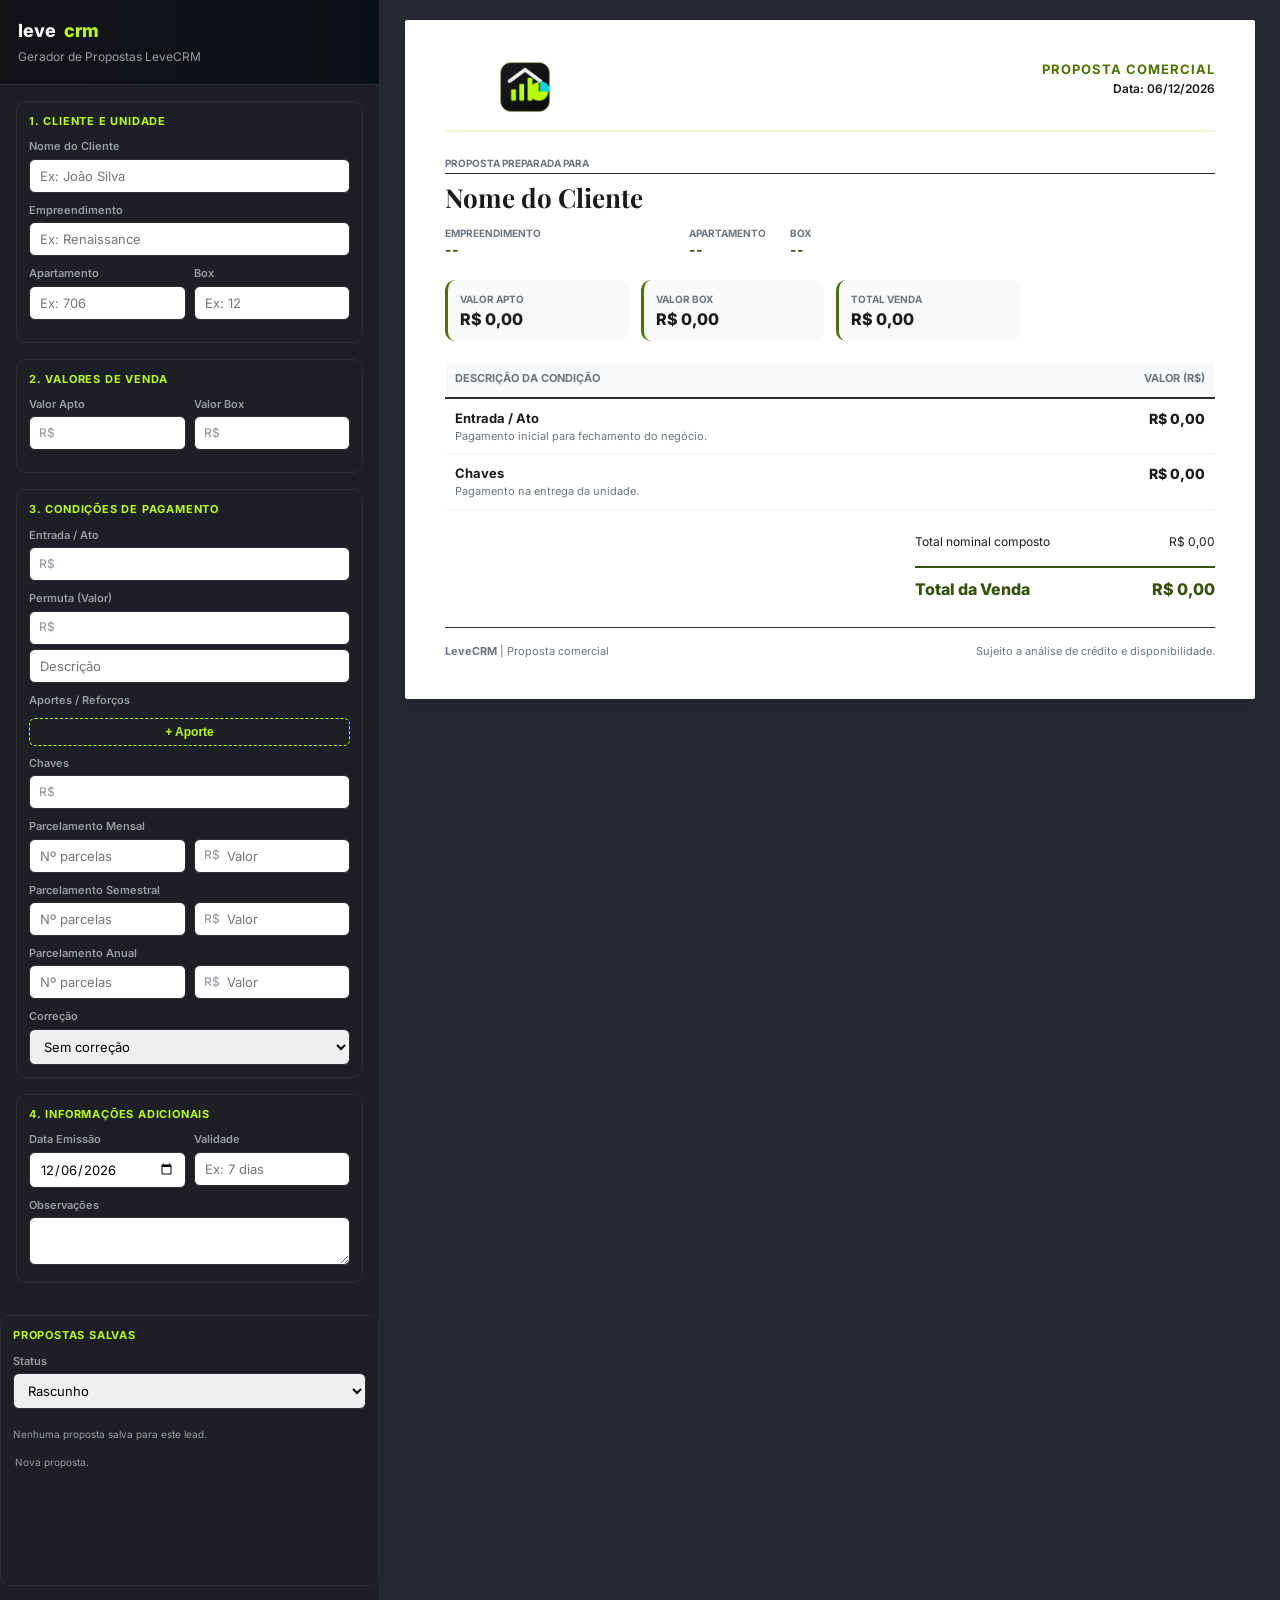
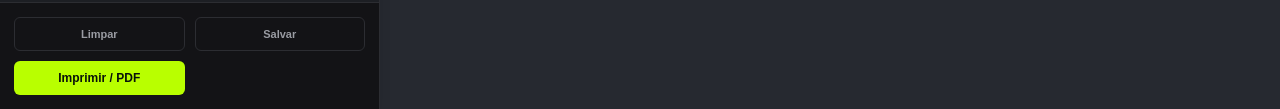
==== commit 4a5322fa: "Clareia o fundo dos cards de lead (opção B da paleta escolhida pelo cliente) - --bg-card passa de #1" ====
--- a/propostas.html
+++ b/propostas.html
@@ -38,8 +38,8 @@
       --primary-dark: #35510a;
       --primary-light: #eef7d9;
       --bg-app: #0A0A0B;
-      --bg-panel: #18191D;
-      --bg-preview: #202226;
+      --bg-panel: #1D1F24;
+      --bg-preview: #262930;
       --text-main: #1a1a1a;
       --text-muted: #6c757d;
       --border: #2C2D32;
@@ -133,7 +133,7 @@
     /* Form Elements */
     .form-section {
       margin-bottom: 16px;
-      background: #18191D;
+      background: #1D1F24;
       border: 1px solid var(--border);
       border-radius: var(--radius-md);
       padding: 12px;
@@ -225,7 +225,7 @@
       height: 32px;
       border-radius: var(--radius-sm);
       border: 1px solid var(--border);
-      background: #18191D;
+      background: #1D1F24;
       color: var(--danger);
       cursor: pointer;
       display: flex;
@@ -243,7 +243,7 @@
     .btn-add {
       width: 100%;
       padding: 6px;
-      background: #18191D;
+      background: #1D1F24;
       border: 1px dashed var(--primary);
       color: var(--primary);
       border-radius: var(--radius-sm);
@@ -296,7 +296,7 @@
     }
 
     .sidebar .btn-outline:hover {
-      background: #202226;
+      background: #262930;
       color: var(--text-main);
     }
 
@@ -665,7 +665,7 @@
   </style>
 
 <style>
-.proposal-history-panel{border-top:1px solid var(--border);padding-bottom:110px}.proposal-history-item{width:100%;display:flex;flex-direction:column;gap:3px;text-align:left;border:1px solid var(--border);background:#18191D;border-radius:8px;padding:9px;margin-bottom:6px;cursor:pointer}.proposal-history-item strong{font-size:11px;color:var(--primary)}.proposal-history-item span,.proposal-history-empty,.proposal-save-status{font-size:10px;color:var(--text-muted)}.proposal-save-status{padding:6px 2px}.proposal-history-empty{padding:8px 0}@media print{.sidebar{display:none!important}.preview-area{margin:0!important}.proposal-paper{box-shadow:none!important}.proposal-history-panel{display:none!important}}
+.proposal-history-panel{border-top:1px solid var(--border);padding-bottom:110px}.proposal-history-item{width:100%;display:flex;flex-direction:column;gap:3px;text-align:left;border:1px solid var(--border);background:#1D1F24;border-radius:8px;padding:9px;margin-bottom:6px;cursor:pointer}.proposal-history-item strong{font-size:11px;color:var(--primary)}.proposal-history-item span,.proposal-history-empty,.proposal-save-status{font-size:10px;color:var(--text-muted)}.proposal-save-status{padding:6px 2px}.proposal-history-empty{padding:8px 0}@media print{.sidebar{display:none!important}.preview-area{margin:0!important}.proposal-paper{box-shadow:none!important}.proposal-history-panel{display:none!important}}
 </style>
 </head>
 <body>
@@ -931,7 +931,7 @@
     </main>
   </div>
 
-  <script src="./propostas.js?v=54"></script>
+  <script src="./propostas.js?v=56"></script>
 
 </body>
 </html>
